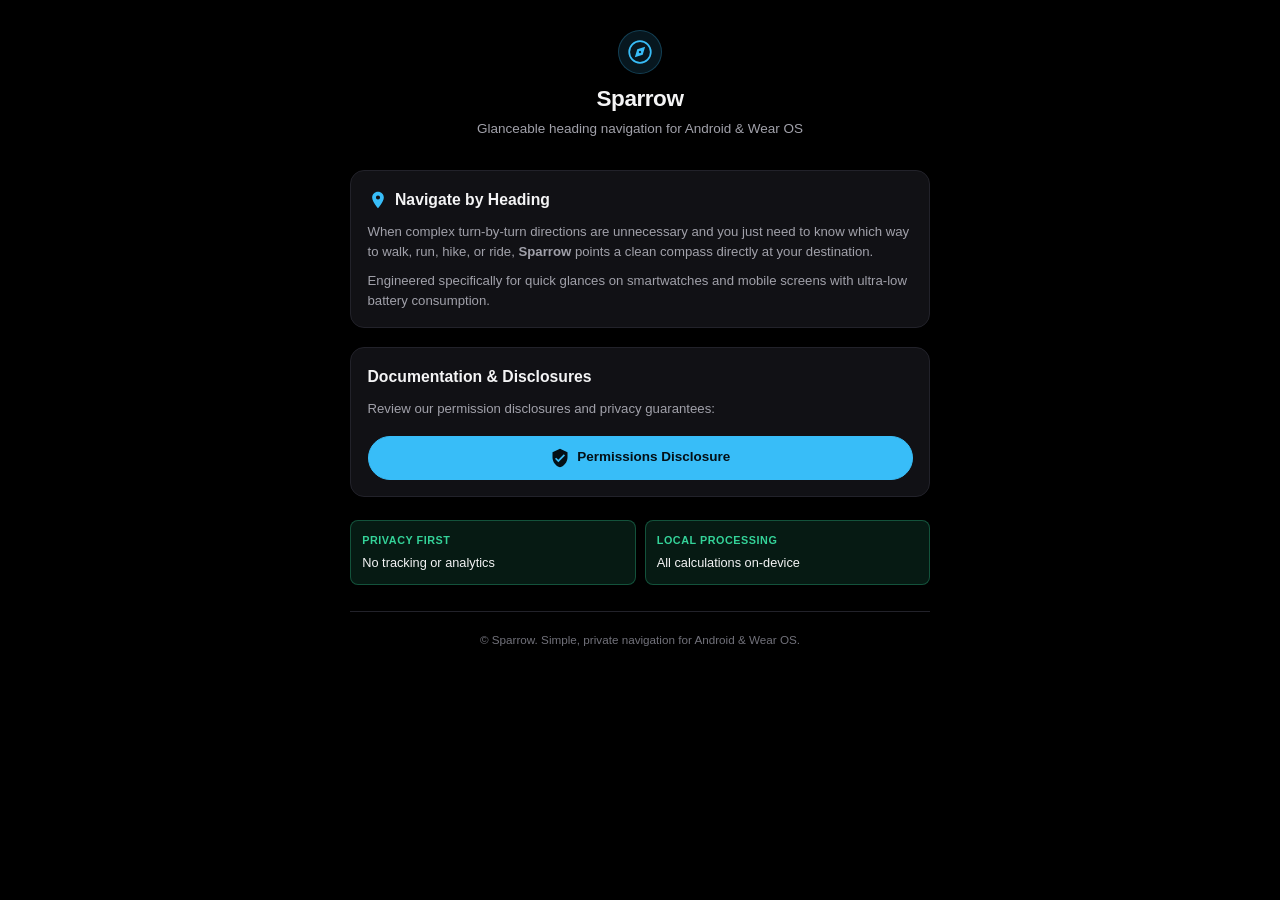
==== index.html @ 3d713e50 "permissions" ====
<!DOCTYPE html>
<html lang="en">

<head>
  <meta charset="UTF-8">
  <meta name="viewport" content="width=device-width, initial-scale=1.0, viewport-fit=cover">
  <meta name="description"
    content="Sparrow - Glanceable compass heading navigation for Android and Wear OS. Information and compliance documentation.">
  <meta name="theme-color" content="#000000">
  <title>Sparrow - Heading Navigation for Android & Wear OS</title>
  <link rel="stylesheet" href="css/style.css">
</head>

<body>

  <main class="container">
    <!-- Header -->
    <header class="header">
      <div class="brand-icon" aria-label="Sparrow Compass Icon">
        <!-- Google Material Icon: explore (compass) -->
        <svg xmlns="http://www.w3.org/2000/svg" viewBox="0 -960 960 960" fill="currentColor">
          <path
            d="m303-303 270-83 83-270-270 83-83 270Zm176.76-137q-16.76 0-28.26-11.74-11.5-11.73-11.5-28.5 0-16.76 11.74-28.26 11.73-11.5 28.5-11.5 16.76 0 28.26 11.74 11.5 11.73 11.5 28.5 0 16.76-11.74 28.26-11.73 11.5-28.5 11.5Zm.51 360q-82.74 0-155.5-31.5Q252-143 197.5-197.5t-86-127.34Q80-397.68 80-480.5t31.5-155.66Q143-709 197.5-763t127.34-85.5Q397.68-880 480.5-880t155.66 31.5Q709-817 763-763t85.5 127Q880-563 880-480.27q0 82.74-31.5 155.5Q817-252 763-197.68q-54 54.31-127 86Q563-80 480.27-80Zm.22-60Q622-140 721-239.49q99-99.48 99-241Q820-622 721-721t-240.51-99q-141.52 0-241 99Q140-622 140-480.49q0 141.52 99.49 241 99.48 99.49 241 99.49ZM480-480Z" />
        </svg>
      </div>
      <h1 class="app-title">Sparrow</h1>
      <p class="app-tagline">Glanceable heading navigation for Android &amp; Wear&nbsp;OS</p>
    </header>

    <!-- Overview Card -->
    <section class="card" aria-labelledby="about-heading">
      <h2 id="about-heading" class="card-title">
        <span class="card-title-icon">
          <svg xmlns="http://www.w3.org/2000/svg" viewBox="0 0 24 24" fill="currentColor">
            <path
              d="M12 2C8.13 2 5 5.13 5 9c0 5.25 7 13 7 13s7-7.75 7-13c0-3.87-3.13-7-7-7zm0 9.5a2.5 2.5 0 0 1 0-5 2.5 2.5 0 0 1 0 5z" />
          </svg>
        </span>
        Navigate by Heading
      </h2>
      <p class="card-desc">
        When complex turn-by-turn directions are unnecessary and you just need to know which way to walk, run, hike, or
        ride, <strong>Sparrow</strong> points a clean compass directly at your destination.
      </p>
      <p class="card-desc">
        Engineered specifically for quick glances on smartwatches and mobile screens with ultra-low battery consumption.
      </p>
    </section>

    <!-- Documentation & Compliance Hub -->
    <section class="card" aria-labelledby="pages-heading">
      <h2 id="pages-heading" class="card-title">Documentation &amp; Disclosures</h2>
      <p class="card-desc">
        Review our permission disclosures and privacy guarantees:
      </p>

      <div class="nav-links">
        <a href="permissions.html" class="btn btn-primary">
          <svg xmlns="http://www.w3.org/2000/svg" viewBox="0 0 24 24" width="20" height="20" fill="currentColor">
            <path
              d="M12 1L3 5v6c0 5.55 3.84 10.74 9 12 5.16-1.26 9-6.45 9-12V5l-9-4zm-2 16-4-4 1.41-1.41L10 14.17l6.59-6.59L18 9l-8 8z" />
          </svg>
          Permissions Disclosure
        </a>
      </div>
    </section>

    <!-- Privacy Principles -->
    <section class="pills-grid" aria-label="Privacy Highlights">
      <div class="pill-card highlight-green">
        <span class="pill-label">Privacy First</span>
        <span class="pill-value">No tracking or analytics</span>
      </div>
      <div class="pill-card highlight-green">
        <span class="pill-label">Local Processing</span>
        <span class="pill-value">All calculations on-device</span>
      </div>
    </section>

    <!-- Footer -->
    <footer class="footer">
      <p>&copy; Sparrow. Simple, private navigation for Android &amp; Wear&nbsp;OS.</p>
    </footer>
  </main>

</body>

</html>
---- css/style.css ----
/* ==========================================================================
   Sparrow - Minimalist, AMOLED & Wear OS Optimized Stylesheet
   Designed for high legibility on round smartwatches and standard viewports.
   ========================================================================== */

:root {
  --bg-color: #000000;
  --surface-color: #111115;
  --surface-border: #22222a;
  --text-primary: #f4f4f5;
  --text-secondary: #a1a1aa;
  --text-muted: #71717a;
  
  --accent-cyan: #38bdf8;
  --accent-cyan-bg: rgba(56, 189, 248, 0.12);
  --accent-emerald: #34d399;
  --accent-emerald-bg: rgba(52, 211, 153, 0.12);
  --accent-amber: #fbbf24;
  --accent-amber-bg: rgba(251, 191, 36, 0.12);
  
  --font-family: -apple-system, BlinkMacSystemFont, "Segoe UI", Roboto, "Helvetica Neue", Arial, sans-serif;
  --radius-sm: 8px;
  --radius-md: 14px;
  --radius-full: 9999px;
  
  --safe-padding-x: 1.25rem;
  --safe-padding-y: 1.5rem;
}

*, *::before, *::after {
  box-sizing: border-box;
  margin: 0;
  padding: 0;
}

html {
  background-color: var(--bg-color);
  color: var(--text-primary);
  font-family: var(--font-family);
  font-size: 15px;
  line-height: 1.55;
  -webkit-text-size-adjust: 100%;
  text-rendering: optimizeLegibility;
  scroll-behavior: smooth;
}

body {
  min-height: 100vh;
  display: flex;
  flex-direction: column;
  align-items: center;
  justify-content: flex-start;
  background-color: var(--bg-color);
  padding: var(--safe-padding-y) var(--safe-padding-x);
}

/* Container */
.container {
  width: 100%;
  max-width: 580px;
  margin: 0 auto;
  display: flex;
  flex-direction: column;
  gap: 1.25rem;
}

/* Header & Brand */
.header {
  text-align: center;
  display: flex;
  flex-direction: column;
  align-items: center;
  padding: 0.5rem 0 0.75rem;
}

.brand-icon {
  width: 44px;
  height: 44px;
  color: var(--accent-cyan);
  display: flex;
  align-items: center;
  justify-content: center;
  margin-bottom: 0.5rem;
  background: var(--accent-cyan-bg);
  border-radius: var(--radius-full);
  border: 1px solid rgba(56, 189, 248, 0.25);
}

.brand-icon svg {
  width: 28px;
  height: 28px;
}

.app-title {
  font-size: 1.5rem;
  font-weight: 700;
  letter-spacing: -0.02em;
  color: var(--text-primary);
}

.app-tagline {
  font-size: 0.9rem;
  color: var(--text-secondary);
  margin-top: 0.2rem;
}

/* Prominent Summary Box */
.prominent-badge {
  display: inline-flex;
  align-items: center;
  gap: 0.4rem;
  padding: 0.35rem 0.75rem;
  border-radius: var(--radius-full);
  font-size: 0.75rem;
  font-weight: 600;
  text-transform: uppercase;
  letter-spacing: 0.05em;
  background: var(--accent-cyan-bg);
  color: var(--accent-cyan);
  border: 1px solid rgba(56, 189, 248, 0.3);
  margin-bottom: 0.5rem;
}

/* Cards */
.card {
  background: var(--surface-color);
  border: 1px solid var(--surface-border);
  border-radius: var(--radius-md);
  padding: 1.1rem;
  display: flex;
  flex-direction: column;
  gap: 0.65rem;
}

.card-title {
  font-size: 1.05rem;
  font-weight: 600;
  display: flex;
  align-items: center;
  gap: 0.5rem;
  color: var(--text-primary);
}

.card-title-icon {
  display: inline-flex;
  color: var(--accent-cyan);
}

.card-title-icon svg {
  width: 20px;
  height: 20px;
}

.card-desc {
  font-size: 0.88rem;
  color: var(--text-secondary);
  line-height: 1.5;
}

/* Highlights Grid & Pills */
.pills-grid {
  display: grid;
  grid-template-columns: 1fr;
  gap: 0.6rem;
  margin-top: 0.25rem;
}

@media (min-width: 440px) {
  .pills-grid {
    grid-template-columns: 1fr 1fr;
  }
}

.pill-card {
  background: rgba(255, 255, 255, 0.03);
  border: 1px solid var(--surface-border);
  border-radius: var(--radius-sm);
  padding: 0.75rem;
  display: flex;
  flex-direction: column;
  gap: 0.25rem;
}

.pill-card.highlight-green {
  border-color: rgba(52, 211, 153, 0.3);
  background: var(--accent-emerald-bg);
}

.pill-label {
  font-size: 0.72rem;
  font-weight: 700;
  text-transform: uppercase;
  letter-spacing: 0.05em;
  color: var(--accent-emerald);
}

.pill-value {
  font-size: 0.85rem;
  font-weight: 500;
  color: var(--text-primary);
}

/* Detailed List */
.policy-list {
  list-style: none;
  display: flex;
  flex-direction: column;
  gap: 0.65rem;
  margin-top: 0.35rem;
}

.policy-item {
  display: flex;
  align-items: flex-start;
  gap: 0.6rem;
  font-size: 0.88rem;
  color: var(--text-secondary);
  line-height: 1.45;
}

.bullet-check {
  display: inline-flex;
  align-items: center;
  justify-content: center;
  color: var(--accent-emerald);
  flex-shrink: 0;
  margin-top: 0.15rem;
}

.bullet-check svg {
  width: 17px;
  height: 17px;
}

/* Step list */
.step-list {
  list-style: none;
  counter-reset: steps;
  display: flex;
  flex-direction: column;
  gap: 0.5rem;
  margin-top: 0.25rem;
}

.step-item {
  counter-increment: steps;
  display: flex;
  align-items: baseline;
  gap: 0.6rem;
  font-size: 0.85rem;
  color: var(--text-secondary);
}

.step-item::before {
  content: counter(steps);
  background: var(--surface-border);
  color: var(--accent-cyan);
  font-size: 0.75rem;
  font-weight: 700;
  width: 20px;
  height: 20px;
  border-radius: var(--radius-full);
  display: inline-flex;
  align-items: center;
  justify-content: center;
  flex-shrink: 0;
}

/* Navigation & Action Links */
.nav-links {
  display: flex;
  flex-direction: column;
  gap: 0.5rem;
  margin-top: 0.5rem;
}

.btn {
  display: inline-flex;
  align-items: center;
  justify-content: center;
  gap: 0.5rem;
  min-height: 44px;
  padding: 0.65rem 1.25rem;
  border-radius: var(--radius-full);
  font-size: 0.9rem;
  font-weight: 600;
  text-decoration: none;
  transition: background-color 0.15s ease, border-color 0.15s ease, color 0.15s ease;
  cursor: pointer;
}

.btn-primary {
  background: var(--accent-cyan);
  color: #041017;
  border: 1px solid var(--accent-cyan);
}

.btn-primary:hover, .btn-primary:active {
  background: #7dd3fc;
  border-color: #7dd3fc;
}

.btn-secondary {
  background: transparent;
  color: var(--text-primary);
  border: 1px solid var(--surface-border);
}

.btn-secondary:hover, .btn-secondary:active {
  background: var(--surface-color);
  border-color: var(--text-muted);
}

/* Footer */
.footer {
  text-align: center;
  font-size: 0.78rem;
  color: var(--text-muted);
  padding: 1.25rem 0 1rem;
  border-top: 1px solid var(--surface-border);
  margin-top: 0.5rem;
}

.footer a {
  color: var(--text-secondary);
  text-decoration: underline;
  text-underline-offset: 2px;
}

/* ==========================================================================
   Wear OS & Circular Watch Displays Optimization
   Applies when viewport is circular or very compact (e.g. smartwatch).
   ========================================================================== */

@media (shape: round), (max-width: 380px) {
  :root {
    --safe-padding-x: 10%;
    --safe-padding-y: 12%;
  }

  body {
    padding: var(--safe-padding-y) var(--safe-padding-x);
    font-size: 13.5px;
  }

  .container {
    max-width: 100%;
    gap: 0.9rem;
  }

  .header {
    padding-top: 1rem;
  }

  .app-title {
    font-size: 1.25rem;
  }

  .brand-icon {
    width: 36px;
    height: 36px;
    margin-bottom: 0.35rem;
  }

  .brand-icon svg {
    width: 22px;
    height: 22px;
  }

  .card {
    padding: 0.85rem;
    gap: 0.5rem;
    border-radius: var(--radius-sm);
  }

  .card-title {
    font-size: 0.95rem;
  }

  .card-desc, .policy-item, .step-item {
    font-size: 0.82rem;
  }

  .pill-card {
    padding: 0.6rem;
  }

  .pill-value {
    font-size: 0.8rem;
  }

  .footer {
    padding-bottom: 2rem;
  }
}
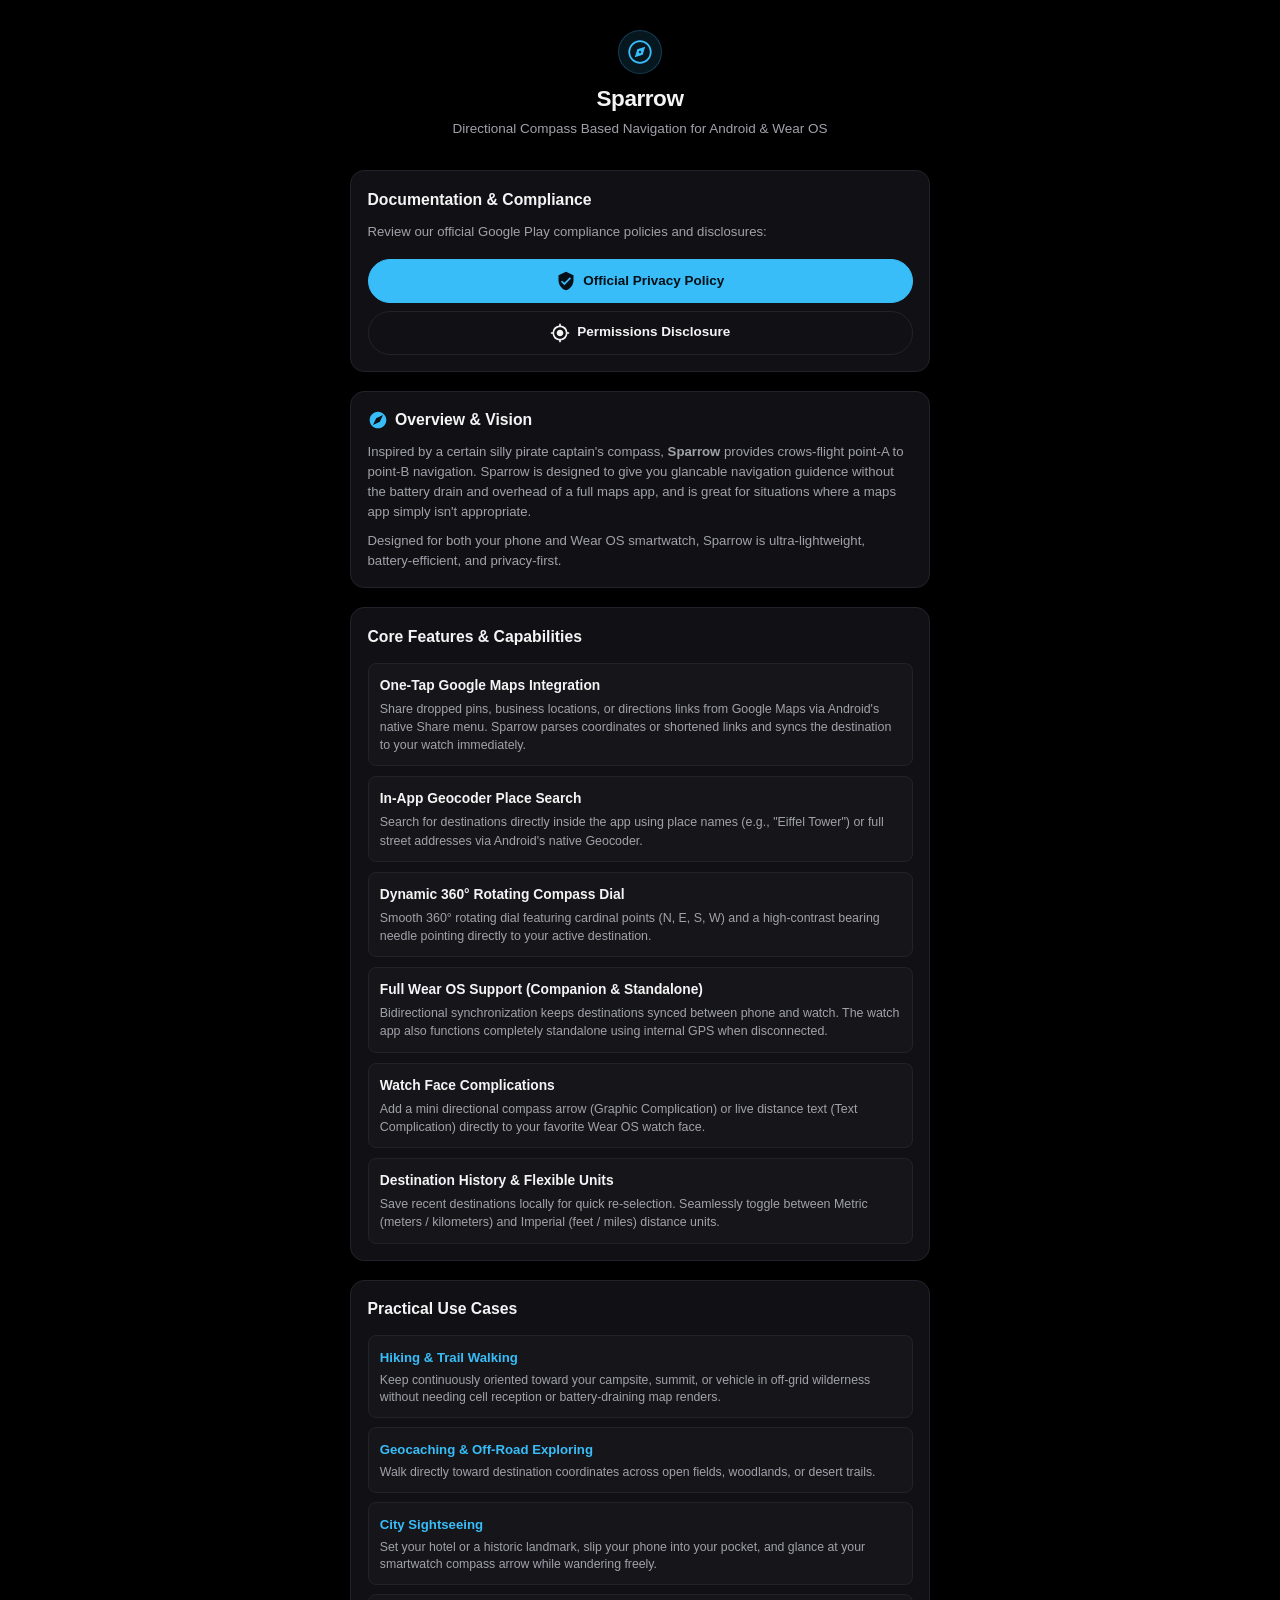
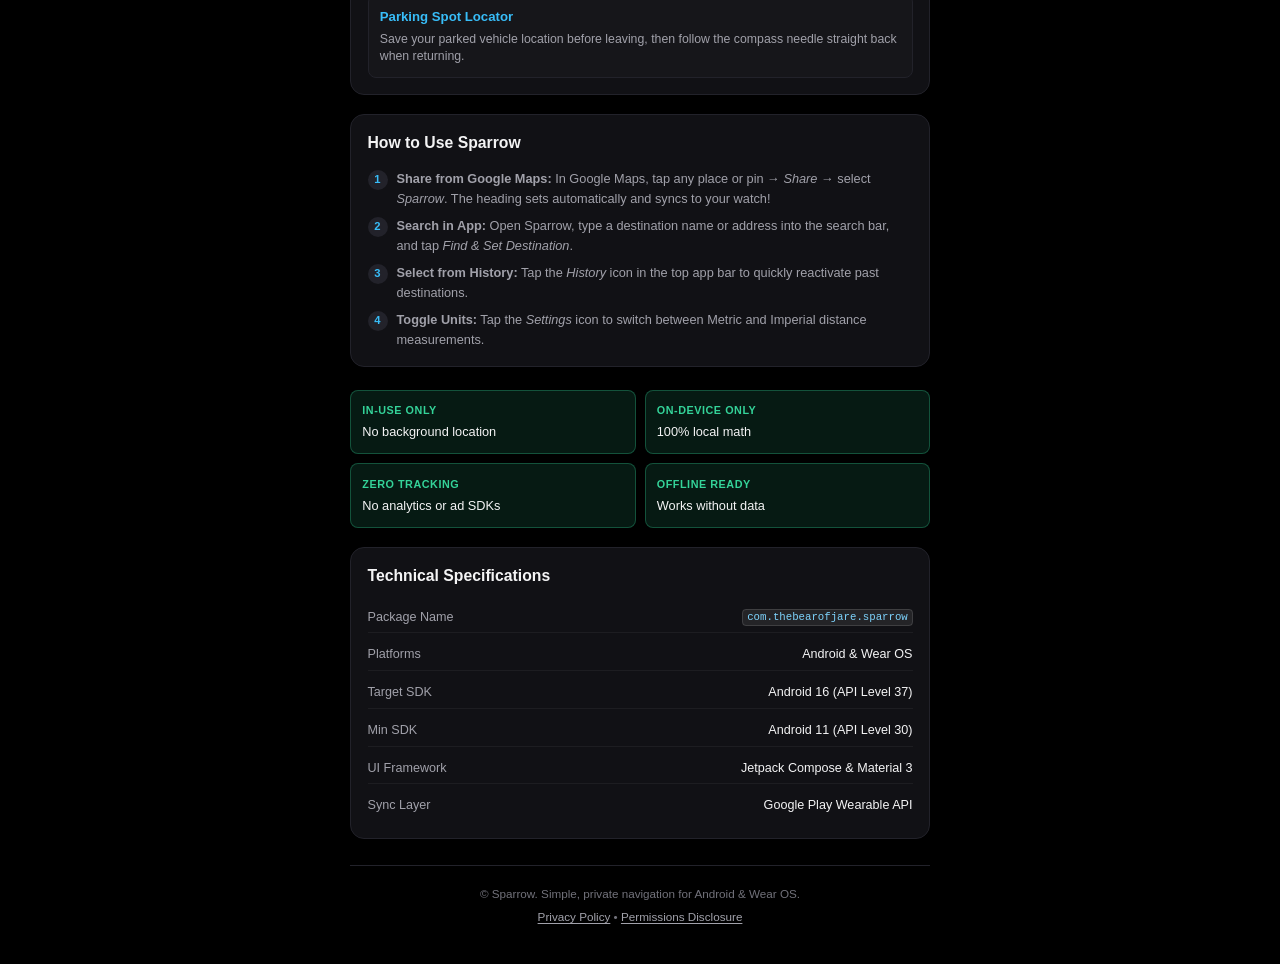
==== commit e3d30e0e: "privacy policy" ====
--- a/index.html
+++ b/index.html
@@ -5,9 +5,9 @@
   <meta charset="UTF-8">
   <meta name="viewport" content="width=device-width, initial-scale=1.0, viewport-fit=cover">
   <meta name="description"
-    content="Sparrow - Glanceable compass heading navigation for Android and Wear OS. Information and compliance documentation.">
+    content="Sparrow - Directional Compass Navigation for Android and Wear OS">
   <meta name="theme-color" content="#000000">
-  <title>Sparrow - Heading Navigation for Android & Wear OS</title>
+  <title>Sparrow - Directional Compass Navigation for Android &amp; Wear OS</title>
   <link rel="stylesheet" href="css/style.css">
 </head>
 
@@ -24,62 +24,208 @@
         </svg>
       </div>
       <h1 class="app-title">Sparrow</h1>
-      <p class="app-tagline">Glanceable heading navigation for Android &amp; Wear&nbsp;OS</p>
+      <p class="app-tagline">Directional Compass Based Navigation for Android &amp; Wear&nbsp;OS</p>
     </header>
 
-    <!-- Overview Card -->
-    <section class="card" aria-labelledby="about-heading">
-      <h2 id="about-heading" class="card-title">
-        <span class="card-title-icon">
-          <svg xmlns="http://www.w3.org/2000/svg" viewBox="0 0 24 24" fill="currentColor">
-            <path
-              d="M12 2C8.13 2 5 5.13 5 9c0 5.25 7 13 7 13s7-7.75 7-13c0-3.87-3.13-7-7-7zm0 9.5a2.5 2.5 0 0 1 0-5 2.5 2.5 0 0 1 0 5z" />
-          </svg>
-        </span>
-        Navigate by Heading
-      </h2>
+    <!-- Documentation & Compliance Quick Links -->
+    <section class="card" aria-labelledby="quicklinks-heading">
+      <h2 id="quicklinks-heading" class="card-title">Documentation &amp; Compliance</h2>
       <p class="card-desc">
-        When complex turn-by-turn directions are unnecessary and you just need to know which way to walk, run, hike, or
-        ride, <strong>Sparrow</strong> points a clean compass directly at your destination.
-      </p>
-      <p class="card-desc">
-        Engineered specifically for quick glances on smartwatches and mobile screens with ultra-low battery consumption.
-      </p>
-    </section>
-
-    <!-- Documentation & Compliance Hub -->
-    <section class="card" aria-labelledby="pages-heading">
-      <h2 id="pages-heading" class="card-title">Documentation &amp; Disclosures</h2>
-      <p class="card-desc">
-        Review our permission disclosures and privacy guarantees:
-      </p>
-
+        Review our official Google Play compliance policies and disclosures:
+      </p>
       <div class="nav-links">
-        <a href="permissions.html" class="btn btn-primary">
+        <a href="privacy.html" class="btn btn-primary">
           <svg xmlns="http://www.w3.org/2000/svg" viewBox="0 0 24 24" width="20" height="20" fill="currentColor">
             <path
               d="M12 1L3 5v6c0 5.55 3.84 10.74 9 12 5.16-1.26 9-6.45 9-12V5l-9-4zm-2 16-4-4 1.41-1.41L10 14.17l6.59-6.59L18 9l-8 8z" />
           </svg>
+          Official Privacy Policy
+        </a>
+        <a href="permissions.html" class="btn btn-secondary">
+          <svg xmlns="http://www.w3.org/2000/svg" viewBox="0 0 24 24" width="20" height="20" fill="currentColor">
+            <path
+              d="M12 8c-2.21 0-4 1.79-4 4s1.79 4 4 4 4-1.79 4-4-1.79-4-4-4zm8.94 3A8.994 8.994 0 0 0 13 3.06V1h-2v2.06A8.994 8.994 0 0 0 3.06 11H1v2h2.06A8.994 8.994 0 0 0 11 20.94V23h2v-2.06A8.994 8.994 0 0 0 20.94 13H23v-2h-2.06zM12 19c-3.87 0-7-3.13-7-7s3.13-7 7-7 7 3.13 7 7-3.13 7-7 7z" />
+          </svg>
           Permissions Disclosure
         </a>
       </div>
     </section>
 
-    <!-- Privacy Principles -->
-    <section class="pills-grid" aria-label="Privacy Highlights">
-      <div class="pill-card highlight-green">
-        <span class="pill-label">Privacy First</span>
-        <span class="pill-value">No tracking or analytics</span>
-      </div>
-      <div class="pill-card highlight-green">
-        <span class="pill-label">Local Processing</span>
-        <span class="pill-value">All calculations on-device</span>
+    <!-- Overview & Vision Card -->
+    <section class="card" aria-labelledby="vision-heading">
+      <h2 id="vision-heading" class="card-title">
+        <span class="card-title-icon">
+          <!-- Compass Needle Icon -->
+          <svg xmlns="http://www.w3.org/2000/svg" viewBox="0 0 24 24" fill="currentColor">
+            <path
+              d="M12 2C6.48 2 2 6.48 2 12s4.48 10 10 10 10-4.48 10-10S17.52 2 12 2zm2.19 12.19L6 18l3.81-8.19L18 6l-3.81 8.19z" />
+          </svg>
+        </span>
+        Overview &amp; Vision
+      </h2>
+      <p class="card-desc">
+        Inspired by a certain silly pirate captain's compass, <strong>Sparrow</strong> provides crows-flight point-A to point-B
+        navigation. Sparrow is designed to give you glancable navigation guidence without the battery drain and overhead of a full maps app, and is great for situations where a maps app simply isn't appropriate.
+      </p>
+      <p class="card-desc">
+        Designed for both your phone and Wear OS smartwatch, Sparrow is ultra-lightweight,
+        battery-efficient, and privacy-first.
+      </p>
+    </section>
+
+    <!-- Core Features Card -->
+    <section class="card" aria-labelledby="features-heading">
+      <h2 id="features-heading" class="card-title">Core Features &amp; Capabilities</h2>
+      <div class="feature-list">
+        <div class="feature-item">
+          <span class="feature-title">One-Tap Google Maps Integration</span>
+          <span class="feature-desc">Share dropped pins, business locations, or directions links from Google Maps via Android's
+            native Share menu. Sparrow parses coordinates or shortened links and syncs the destination to your watch
+            immediately.</span>
+        </div>
+        <div class="feature-item">
+          <span class="feature-title">In-App Geocoder Place Search</span>
+          <span class="feature-desc">Search for destinations directly inside the app using place names (e.g., "Eiffel
+            Tower") or full street addresses via Android's native Geocoder.</span>
+        </div>
+        <div class="feature-item">
+          <span class="feature-title">Dynamic 360° Rotating Compass Dial</span>
+          <span class="feature-desc">Smooth 360° rotating dial featuring cardinal points (N, E, S, W) and a high-contrast
+            bearing needle pointing directly to your active destination.</span>
+        </div>
+        <div class="feature-item">
+          <span class="feature-title">Full Wear OS Support (Companion &amp; Standalone)</span>
+          <span class="feature-desc">Bidirectional synchronization keeps destinations synced between phone and
+            watch. The watch app also functions completely standalone using internal GPS when disconnected.</span>
+        </div>
+        <div class="feature-item">
+          <span class="feature-title">Watch Face Complications</span>
+          <span class="feature-desc">Add a mini directional compass arrow (Graphic Complication) or live distance text
+            (Text Complication) directly to your favorite Wear OS watch face.</span>
+        </div>
+        <div class="feature-item">
+          <span class="feature-title">Destination History &amp; Flexible Units</span>
+          <span class="feature-desc">Save recent destinations locally for quick re-selection. Seamlessly toggle between
+            Metric (meters / kilometers) and Imperial (feet / miles) distance units.</span>
+        </div>
+      </div>
+    </section>
+
+    <!-- Practical Use Cases Card -->
+    <section class="card" aria-labelledby="usecases-heading">
+      <h2 id="usecases-heading" class="card-title">Practical Use Cases</h2>
+      <div class="use-cases-grid">
+        <div class="use-case-card">
+          <span class="use-case-name">Hiking &amp; Trail Walking</span>
+          <span class="use-case-desc">Keep continuously oriented toward your campsite, summit, or vehicle in off-grid
+            wilderness without needing cell reception or battery-draining map renders.</span>
+        </div>
+        <div class="use-case-card">
+          <span class="use-case-name">Geocaching &amp; Off-Road Exploring</span>
+          <span class="use-case-desc">Walk directly toward destination coordinates across open fields, woodlands, or desert
+            trails.</span>
+        </div>
+        <div class="use-case-card">
+          <span class="use-case-name">City Sightseeing</span>
+          <span class="use-case-desc">Set your hotel or a historic landmark, slip your phone into your pocket, and glance
+            at your smartwatch compass arrow while wandering freely.</span>
+        </div>
+        <div class="use-case-card">
+          <span class="use-case-name">Parking Spot Locator</span>
+          <span class="use-case-desc">Save your parked vehicle location before leaving, then follow the compass needle
+            straight back when returning.</span>
+        </div>
+      </div>
+    </section>
+
+    <!-- How to Use Card -->
+    <section class="card" aria-labelledby="how-heading">
+      <h2 id="how-heading" class="card-title">How to Use Sparrow</h2>
+      <ol class="step-list">
+        <li class="step-item">
+          <div>
+            <strong>Share from Google Maps:</strong> In Google Maps, tap any place or pin &rarr; <em>Share</em> &rarr;
+            select <em>Sparrow</em>. The heading sets automatically and syncs to your watch!
+          </div>
+        </li>
+        <li class="step-item">
+          <div>
+            <strong>Search in App:</strong> Open Sparrow, type a destination name or address into the search bar, and tap
+            <em>Find &amp; Set Destination</em>.
+          </div>
+        </li>
+        <li class="step-item">
+          <div>
+            <strong>Select from History:</strong> Tap the <em>History</em> icon in the top app bar to quickly reactivate
+            past destinations.
+          </div>
+        </li>
+        <li class="step-item">
+          <div>
+            <strong>Toggle Units:</strong> Tap the <em>Settings</em> icon to switch between Metric and Imperial distance
+            measurements.
+          </div>
+        </li>
+      </ol>
+    </section>
+
+    <!-- Privacy & Offline Principles -->
+    <section class="pills-grid" aria-label="Key Privacy Guarantees">
+      <div class="pill-card highlight-green">
+        <span class="pill-label">In-Use Only</span>
+        <span class="pill-value">No background location</span>
+      </div>
+      <div class="pill-card highlight-green">
+        <span class="pill-label">On-Device Only</span>
+        <span class="pill-value">100% local math</span>
+      </div>
+      <div class="pill-card highlight-green">
+        <span class="pill-label">Zero Tracking</span>
+        <span class="pill-value">No analytics or ad SDKs</span>
+      </div>
+      <div class="pill-card highlight-green">
+        <span class="pill-label">Offline Ready</span>
+        <span class="pill-value">Works without data</span>
+      </div>
+    </section>
+
+    <!-- App & Technical Specs Card -->
+    <section class="card" aria-labelledby="specs-heading">
+      <h2 id="specs-heading" class="card-title">Technical Specifications</h2>
+      <div class="specs-list">
+        <div class="spec-row">
+          <span class="spec-label">Package Name</span>
+          <span class="spec-value"><code>com.thebearofjare.sparrow</code></span>
+        </div>
+        <div class="spec-row">
+          <span class="spec-label">Platforms</span>
+          <span class="spec-value">Android &amp; Wear OS</span>
+        </div>
+        <div class="spec-row">
+          <span class="spec-label">Target SDK</span>
+          <span class="spec-value">Android 16 (API Level 37)</span>
+        </div>
+        <div class="spec-row">
+          <span class="spec-label">Min SDK</span>
+          <span class="spec-value">Android 11 (API Level 30)</span>
+        </div>
+        <div class="spec-row">
+          <span class="spec-label">UI Framework</span>
+          <span class="spec-value">Jetpack Compose &amp; Material 3</span>
+        </div>
+        <div class="spec-row">
+          <span class="spec-label">Sync Layer</span>
+          <span class="spec-value">Google Play Wearable API</span>
+        </div>
       </div>
     </section>
 
     <!-- Footer -->
     <footer class="footer">
       <p>&copy; Sparrow. Simple, private navigation for Android &amp; Wear&nbsp;OS.</p>
+      <p style="margin-top: 0.35rem;">
+        <a href="privacy.html">Privacy Policy</a> &bull; <a href="permissions.html">Permissions Disclosure</a>
+      </p>
     </footer>
   </main>
 
--- a/css/style.css
+++ b/css/style.css
@@ -327,6 +327,108 @@
   text-underline-offset: 2px;
 }
 
+code {
+  font-family: ui-monospace, SFMono-Regular, Menlo, Monaco, Consolas, monospace;
+  font-size: 0.85em;
+  background: rgba(255, 255, 255, 0.08);
+  border: 1px solid rgba(255, 255, 255, 0.12);
+  padding: 0.12em 0.35em;
+  border-radius: 4px;
+  color: #7dd3fc;
+}
+
+/* Feature & Guide Elements */
+.feature-list {
+  display: flex;
+  flex-direction: column;
+  gap: 0.65rem;
+  margin-top: 0.25rem;
+}
+
+.feature-item {
+  display: flex;
+  flex-direction: column;
+  gap: 0.25rem;
+  background: rgba(255, 255, 255, 0.02);
+  border: 1px solid var(--surface-border);
+  border-radius: var(--radius-sm);
+  padding: 0.75rem;
+}
+
+.feature-title {
+  font-size: 0.92rem;
+  font-weight: 600;
+  color: var(--text-primary);
+  display: flex;
+  align-items: center;
+  gap: 0.4rem;
+}
+
+.feature-desc {
+  font-size: 0.83rem;
+  color: var(--text-secondary);
+  line-height: 1.45;
+}
+
+.use-cases-grid {
+  display: flex;
+  flex-direction: column;
+  gap: 0.6rem;
+  margin-top: 0.25rem;
+}
+
+.use-case-card {
+  background: rgba(255, 255, 255, 0.02);
+  border: 1px solid var(--surface-border);
+  border-radius: var(--radius-sm);
+  padding: 0.75rem;
+  display: flex;
+  flex-direction: column;
+  gap: 0.25rem;
+}
+
+.use-case-name {
+  font-size: 0.88rem;
+  font-weight: 600;
+  color: var(--accent-cyan);
+}
+
+.use-case-desc {
+  font-size: 0.82rem;
+  color: var(--text-secondary);
+  line-height: 1.4;
+}
+
+.specs-list {
+  display: flex;
+  flex-direction: column;
+  gap: 0.45rem;
+  margin-top: 0.25rem;
+}
+
+.spec-row {
+  display: flex;
+  justify-content: space-between;
+  align-items: baseline;
+  padding: 0.35rem 0;
+  border-bottom: 1px solid rgba(255, 255, 255, 0.05);
+  font-size: 0.84rem;
+}
+
+.spec-row:last-child {
+  border-bottom: none;
+}
+
+.spec-label {
+  color: var(--text-secondary);
+}
+
+.spec-value {
+  color: var(--text-primary);
+  font-weight: 500;
+  text-align: right;
+}
+
 /* ==========================================================================
    Wear OS & Circular Watch Displays Optimization
    Applies when viewport is circular or very compact (e.g. smartwatch).
